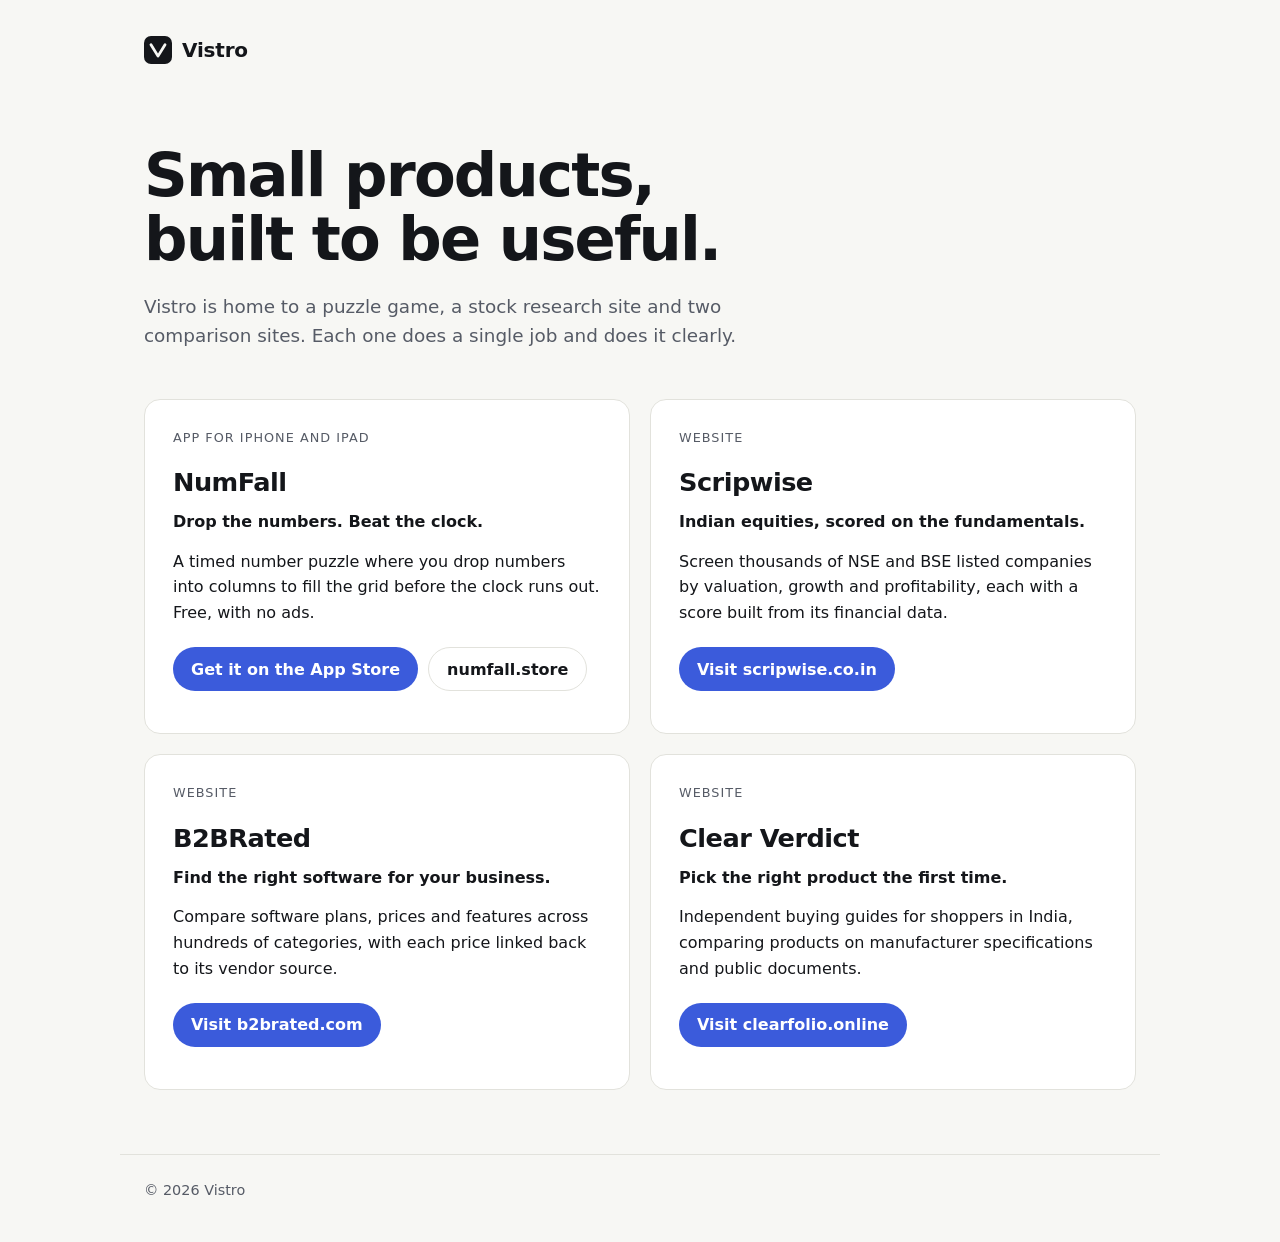
==== index.html @ dcc77aab "Add vistro.dev landing page Static single-page site listing NumFall, Scripwise, B2BRated and Clear V" ====
<!doctype html>
<html lang="en">
<head>
  <meta charset="utf-8">
  <meta name="viewport" content="width=device-width, initial-scale=1">
  <title>Vistro | Apps and sites built to be useful</title>
  <meta name="description" content="Vistro is home to NumFall, a timed number puzzle for iPhone and iPad, plus Scripwise, B2BRated and Clear Verdict: focused sites for stocks, software and shopping.">
  <link rel="canonical" href="https://vistro.dev/">
  <meta name="color-scheme" content="light dark">
  <meta name="theme-color" content="#0f1115" media="(prefers-color-scheme: dark)">
  <meta name="theme-color" content="#f7f7f4" media="(prefers-color-scheme: light)">
  <meta property="og:type" content="website">
  <meta property="og:site_name" content="Vistro">
  <meta property="og:title" content="Vistro | Apps and sites built to be useful">
  <meta property="og:description" content="NumFall, Scripwise, B2BRated and Clear Verdict: small, focused products from Vistro.">
  <meta property="og:url" content="https://vistro.dev/">
  <meta name="twitter:card" content="summary">
  <link rel="icon" href="/favicon.svg" type="image/svg+xml">
  <link rel="stylesheet" href="/styles.css">
  <script type="application/ld+json">
  {
    "@context": "https://schema.org",
    "@type": "WebSite",
    "name": "Vistro",
    "url": "https://vistro.dev/"
  }
  </script>
</head>
<body>
  <a class="skip" href="#products">Skip to products</a>

  <header class="wrap top">
    <a class="brand" href="/" aria-label="Vistro home">
      <svg class="mark" viewBox="0 0 32 32" width="28" height="28" aria-hidden="true" focusable="false">
        <rect width="32" height="32" rx="8" fill="currentColor"/>
        <path d="M8 10l8 13 8-13" fill="none" stroke-width="3.2" stroke-linecap="round" stroke-linejoin="round"/>
      </svg>
      <span>Vistro</span>
    </a>
  </header>

  <main>
    <section class="wrap hero">
      <h1>Small products,<br>built to be useful.</h1>
      <p class="lead">Vistro is home to a puzzle game, a stock research site and two comparison sites. Each one does a single job and does it clearly.</p>
    </section>

    <section id="products" class="wrap" aria-labelledby="products-title">
      <h2 id="products-title" class="sr">Products</h2>
      <ul class="grid">
        <li class="card">
          <p class="kind">App for iPhone and iPad</p>
          <h3>NumFall</h3>
          <p class="tag">Drop the numbers. Beat the clock.</p>
          <p>A timed number puzzle where you drop numbers into columns to fill the grid before the clock runs out. Free, with no ads.</p>
          <p class="links">
            <a class="btn" href="https://apps.apple.com/app/apple-store/id6820579220?pt=129582636&amp;mt=8&amp;ct=vistro" rel="noopener">Get it on the App Store</a>
            <a class="ghost" href="https://numfall.store" rel="noopener">numfall.store</a>
          </p>
        </li>

        <li class="card">
          <p class="kind">Website</p>
          <h3>Scripwise</h3>
          <p class="tag">Indian equities, scored on the fundamentals.</p>
          <p>Screen thousands of NSE and BSE listed companies by valuation, growth and profitability, each with a score built from its financial data.</p>
          <p class="links">
            <a class="btn" href="https://scripwise.co.in" rel="noopener">Visit scripwise.co.in</a>
          </p>
        </li>

        <li class="card">
          <p class="kind">Website</p>
          <h3>B2BRated</h3>
          <p class="tag">Find the right software for your business.</p>
          <p>Compare software plans, prices and features across hundreds of categories, with each price linked back to its vendor source.</p>
          <p class="links">
            <a class="btn" href="https://b2brated.com" rel="noopener">Visit b2brated.com</a>
          </p>
        </li>

        <li class="card">
          <p class="kind">Website</p>
          <h3>Clear Verdict</h3>
          <p class="tag">Pick the right product the first time.</p>
          <p>Independent buying guides for shoppers in India, comparing products on manufacturer specifications and public documents.</p>
          <p class="links">
            <a class="btn" href="https://www.clearfolio.online" rel="noopener">Visit clearfolio.online</a>
          </p>
        </li>
      </ul>
    </section>
  </main>

  <footer class="wrap foot">
    <p>&copy; 2026 Vistro</p>
  </footer>
</body>
</html>
---- styles.css ----
:root {
  --bg: #f7f7f4;
  --fg: #14161a;
  --muted: #565b66;
  --card: #ffffff;
  --line: #e2e2dc;
  --accent: #3b5bdb;
  --accent-fg: #ffffff;
  --radius: 16px;
}

@media (prefers-color-scheme: dark) {
  :root {
    --bg: #0f1115;
    --fg: #f1f2f4;
    --muted: #a3a8b3;
    --card: #171a20;
    --line: #262a33;
    --accent: #7c93ff;
    --accent-fg: #0f1115;
  }
}

* { box-sizing: border-box; }

html { -webkit-text-size-adjust: 100%; }

body {
  margin: 0;
  background: var(--bg);
  color: var(--fg);
  font: 16px/1.6 system-ui, -apple-system, "Segoe UI", Roboto, "Helvetica Neue", Arial, sans-serif;
  -webkit-font-smoothing: antialiased;
}

.wrap {
  width: 100%;
  max-width: 1040px;
  margin: 0 auto;
  padding: 0 24px;
}

.sr {
  position: absolute;
  width: 1px;
  height: 1px;
  overflow: hidden;
  clip: rect(0 0 0 0);
  white-space: nowrap;
}

.skip {
  position: absolute;
  left: 16px;
  top: -64px;
  background: var(--accent);
  color: var(--accent-fg);
  padding: 10px 14px;
  border-radius: 8px;
  z-index: 10;
}
.skip:focus { top: 12px; }

.top { padding-top: 28px; padding-bottom: 8px; }

.brand {
  display: inline-flex;
  align-items: center;
  gap: 10px;
  min-height: 44px;
  color: var(--fg);
  text-decoration: none;
  font-weight: 700;
  font-size: 1.25rem;
  letter-spacing: -0.01em;
}

.mark path { stroke: var(--bg); }

.hero { padding-top: 64px; padding-bottom: 48px; }

h1 {
  margin: 0 0 20px;
  font-size: clamp(2.2rem, 6vw, 3.8rem);
  line-height: 1.05;
  letter-spacing: -0.03em;
}

.lead {
  max-width: 34em;
  margin: 0;
  font-size: 1.15rem;
  color: var(--muted);
}

.grid {
  list-style: none;
  margin: 0;
  padding: 0 0 64px;
  display: grid;
  gap: 20px;
  grid-template-columns: repeat(auto-fit, minmax(min(100%, 320px), 1fr));
}

.card {
  display: flex;
  flex-direction: column;
  background: var(--card);
  border: 1px solid var(--line);
  border-radius: var(--radius);
  padding: 28px;
}

.card p { margin: 0 0 14px; }

.kind {
  font-size: 0.8rem;
  text-transform: uppercase;
  letter-spacing: 0.08em;
  color: var(--muted);
}

h3 {
  margin: 0 0 6px;
  font-size: 1.6rem;
  letter-spacing: -0.02em;
}

.tag { font-weight: 600; }

.links {
  margin-top: auto !important;
  padding-top: 8px;
  display: flex;
  flex-wrap: wrap;
  gap: 10px;
}

.btn, .ghost {
  display: inline-flex;
  align-items: center;
  min-height: 44px;
  padding: 0 18px;
  border-radius: 999px;
  font-weight: 600;
  text-decoration: none;
}

.btn { background: var(--accent); color: var(--accent-fg); }
.ghost { border: 1px solid var(--line); color: var(--fg); }

a:focus-visible {
  outline: 3px solid var(--accent);
  outline-offset: 3px;
}

@media (prefers-reduced-motion: no-preference) {
  .btn, .ghost, .card { transition: transform 0.15s ease, border-color 0.15s ease; }
  .btn:hover, .ghost:hover { transform: translateY(-1px); }
  .card:hover { border-color: var(--accent); }
}

.foot {
  padding-top: 24px;
  padding-bottom: 40px;
  border-top: 1px solid var(--line);
  color: var(--muted);
  font-size: 0.9rem;
}
.foot p { margin: 0; }
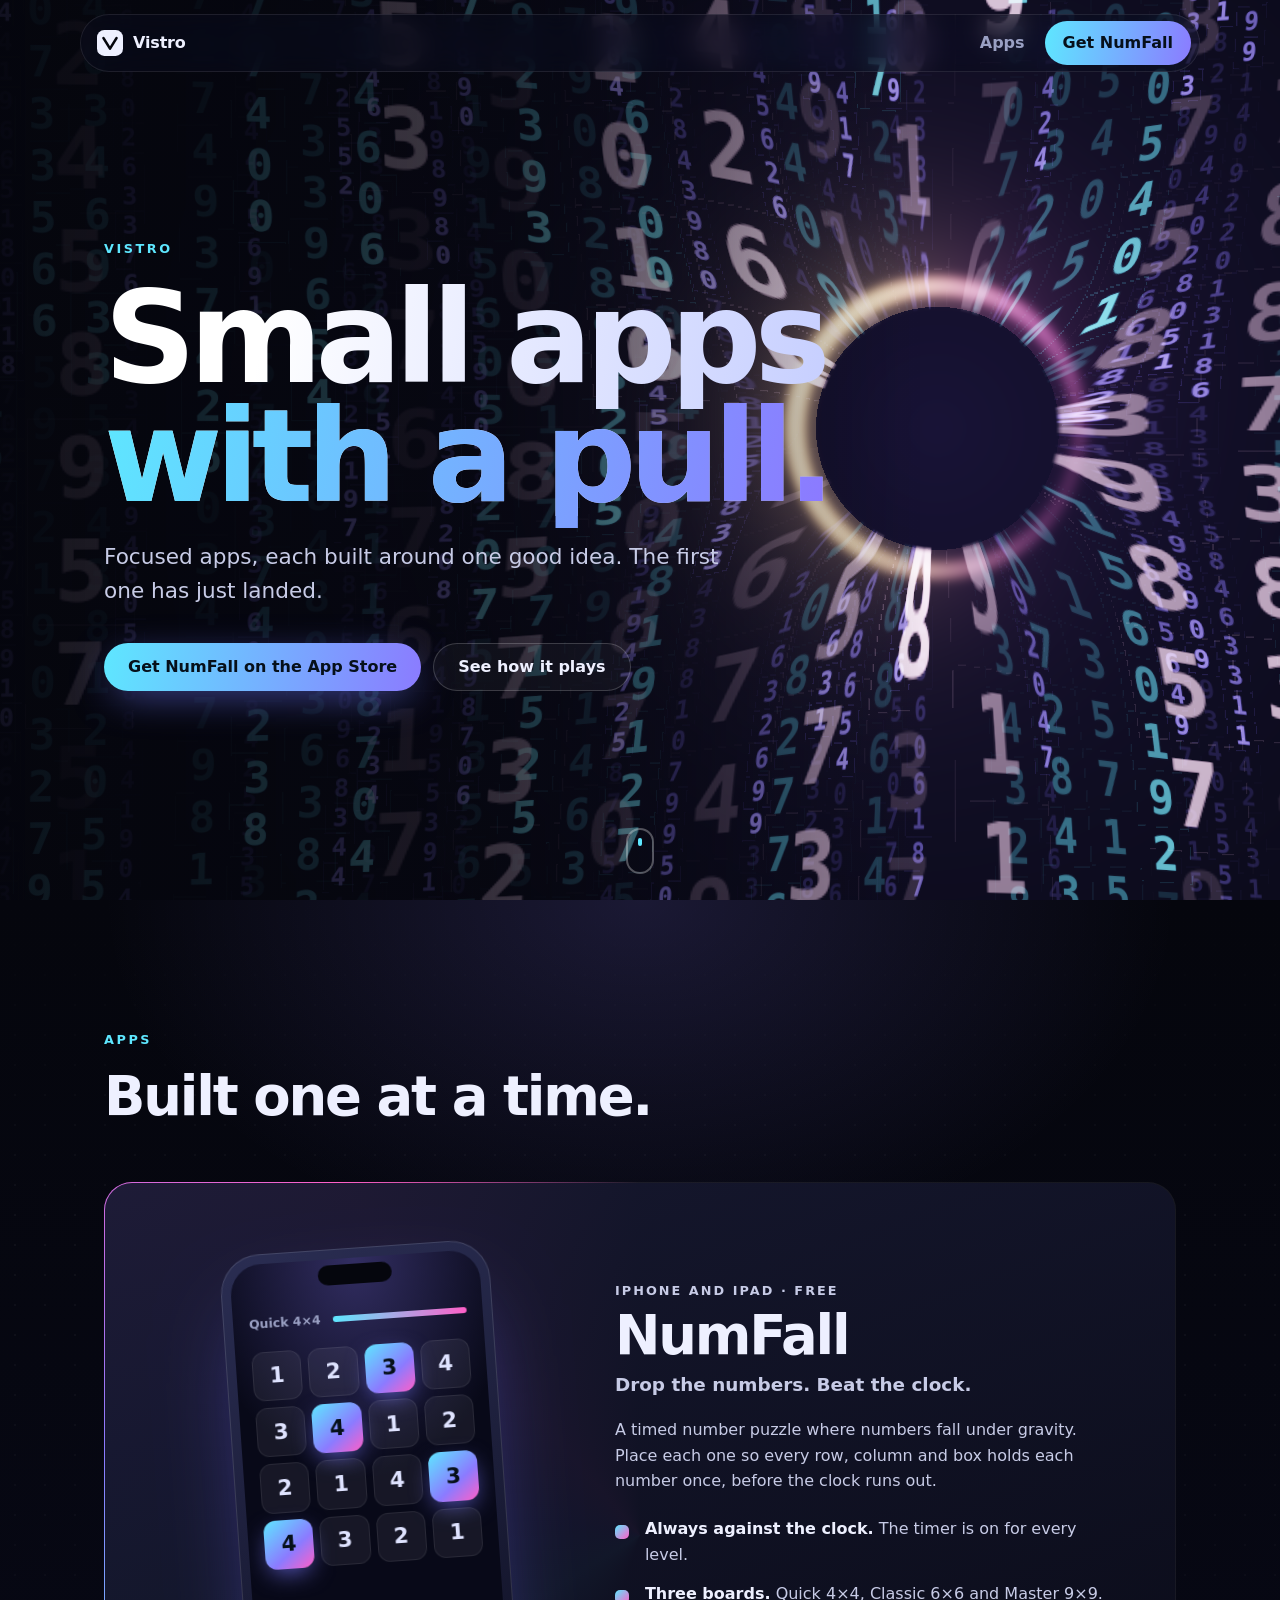
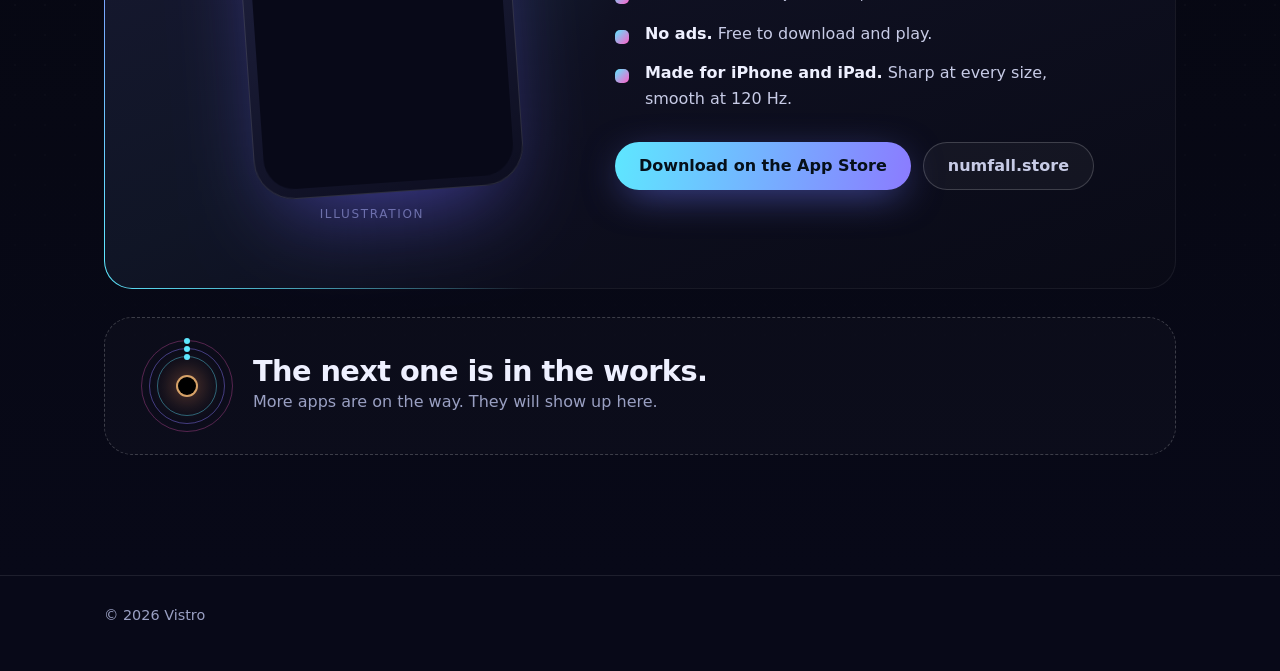
==== commit 70845822: "Redesign: WebGL gravity-lens hero, NumFall feature card, static-only Co-Authored-By: Claude Sonnet 5" ====
--- a/index.html
+++ b/index.html
@@ -2,98 +2,140 @@
 <html lang="en">
 <head>
   <meta charset="utf-8">
-  <meta name="viewport" content="width=device-width, initial-scale=1">
-  <title>Vistro | Apps and sites built to be useful</title>
-  <meta name="description" content="Vistro is home to NumFall, a timed number puzzle for iPhone and iPad, plus Scripwise, B2BRated and Clear Verdict: focused sites for stocks, software and shopping.">
+  <meta name="viewport" content="width=device-width, initial-scale=1, viewport-fit=cover">
+  <title>Vistro | Small apps with a pull</title>
+  <meta name="description" content="Vistro makes focused apps. First up: NumFall, a timed number puzzle for iPhone and iPad. Free, no ads.">
   <link rel="canonical" href="https://vistro.dev/">
-  <meta name="color-scheme" content="light dark">
-  <meta name="theme-color" content="#0f1115" media="(prefers-color-scheme: dark)">
-  <meta name="theme-color" content="#f7f7f4" media="(prefers-color-scheme: light)">
+  <meta name="color-scheme" content="dark">
+  <meta name="theme-color" content="#05060d">
   <meta property="og:type" content="website">
   <meta property="og:site_name" content="Vistro">
-  <meta property="og:title" content="Vistro | Apps and sites built to be useful">
-  <meta property="og:description" content="NumFall, Scripwise, B2BRated and Clear Verdict: small, focused products from Vistro.">
+  <meta property="og:title" content="Vistro | Small apps with a pull">
+  <meta property="og:description" content="Focused apps built around one good idea. First up: NumFall, a timed number puzzle for iPhone and iPad.">
   <meta property="og:url" content="https://vistro.dev/">
-  <meta name="twitter:card" content="summary">
+  <meta property="og:image" content="https://vistro.dev/og.png">
+  <meta property="og:image:width" content="1200">
+  <meta property="og:image:height" content="630">
+  <meta name="twitter:card" content="summary_large_image">
   <link rel="icon" href="/favicon.svg" type="image/svg+xml">
   <link rel="stylesheet" href="/styles.css">
   <script type="application/ld+json">
   {
     "@context": "https://schema.org",
-    "@type": "WebSite",
-    "name": "Vistro",
-    "url": "https://vistro.dev/"
+    "@graph": [
+      {
+        "@type": "WebSite",
+        "name": "Vistro",
+        "url": "https://vistro.dev/"
+      },
+      {
+        "@type": "SoftwareApplication",
+        "name": "NumFall",
+        "applicationCategory": "GameApplication",
+        "operatingSystem": "iOS, iPadOS",
+        "description": "A timed number puzzle for iPhone and iPad. Drop numbers into columns to fill the grid before the clock runs out.",
+        "url": "https://numfall.store",
+        "offers": { "@type": "Offer", "price": "0", "priceCurrency": "USD" }
+      }
+    ]
   }
   </script>
 </head>
 <body>
-  <a class="skip" href="#products">Skip to products</a>
+  <a class="skip" href="#apps">Skip to apps</a>
 
-  <header class="wrap top">
+  <canvas id="gl" aria-hidden="true"></canvas>
+
+  <header class="nav" role="banner">
     <a class="brand" href="/" aria-label="Vistro home">
-      <svg class="mark" viewBox="0 0 32 32" width="28" height="28" aria-hidden="true" focusable="false">
-        <rect width="32" height="32" rx="8" fill="currentColor"/>
+      <svg viewBox="0 0 32 32" width="26" height="26" aria-hidden="true" focusable="false">
+        <rect width="32" height="32" rx="9" fill="currentColor"/>
         <path d="M8 10l8 13 8-13" fill="none" stroke-width="3.2" stroke-linecap="round" stroke-linejoin="round"/>
       </svg>
       <span>Vistro</span>
     </a>
+    <nav aria-label="Primary">
+      <a class="navlink" href="#apps">Apps</a>
+      <a class="pill" href="https://apps.apple.com/app/apple-store/id6820579220?pt=129582636&amp;mt=8&amp;ct=vistro" rel="noopener">Get NumFall</a>
+    </nav>
   </header>
 
   <main>
-    <section class="wrap hero">
-      <h1>Small products,<br>built to be useful.</h1>
-      <p class="lead">Vistro is home to a puzzle game, a stock research site and two comparison sites. Each one does a single job and does it clearly.</p>
+    <section id="hero" class="hero">
+      <div class="wrap">
+        <p class="eyebrow">Vistro</p>
+        <h1>Small apps<br><span class="grad">with a pull.</span></h1>
+        <p class="lead">Focused apps, each built around one good idea. The first one has just landed.</p>
+        <p class="cta">
+          <a class="btn" href="https://apps.apple.com/app/apple-store/id6820579220?pt=129582636&amp;mt=8&amp;ct=vistro" rel="noopener">Get NumFall on the App Store</a>
+          <a class="ghost" href="#apps">See how it plays</a>
+        </p>
+      </div>
+      <a class="cue" href="#apps" aria-label="Scroll to apps"><span></span></a>
     </section>
 
-    <section id="products" class="wrap" aria-labelledby="products-title">
-      <h2 id="products-title" class="sr">Products</h2>
-      <ul class="grid">
-        <li class="card">
-          <p class="kind">App for iPhone and iPad</p>
-          <h3>NumFall</h3>
-          <p class="tag">Drop the numbers. Beat the clock.</p>
-          <p>A timed number puzzle where you drop numbers into columns to fill the grid before the clock runs out. Free, with no ads.</p>
-          <p class="links">
-            <a class="btn" href="https://apps.apple.com/app/apple-store/id6820579220?pt=129582636&amp;mt=8&amp;ct=vistro" rel="noopener">Get it on the App Store</a>
-            <a class="ghost" href="https://numfall.store" rel="noopener">numfall.store</a>
-          </p>
-        </li>
+    <section id="apps" class="apps">
+      <div class="wrap">
+        <p class="eyebrow">Apps</p>
+        <h2>Built one at a time.</h2>
 
-        <li class="card">
-          <p class="kind">Website</p>
-          <h3>Scripwise</h3>
-          <p class="tag">Indian equities, scored on the fundamentals.</p>
-          <p>Screen thousands of NSE and BSE listed companies by valuation, growth and profitability, each with a score built from its financial data.</p>
-          <p class="links">
-            <a class="btn" href="https://scripwise.co.in" rel="noopener">Visit scripwise.co.in</a>
-          </p>
-        </li>
+        <!--
+          To add an app: copy the <article class="feature"> block below,
+          change the text and links, and push. No build step, no database.
+        -->
+        <article class="feature" id="numfall">
+          <div class="feature-in">
+            <div class="stage">
+              <div class="phone" role="img" aria-label="Illustration of the NumFall board: numbers drop into the grid while a timer runs down.">
+                <div class="notch"></div>
+                <div class="screen">
+                  <div class="hud"><span>Quick 4&times;4</span><span class="time"><i></i></span></div>
+                  <div class="board">
+                    <span class="c">1</span><span class="c">2</span><span class="c slot s1"><span class="tile">3</span></span><span class="c">4</span>
+                    <span class="c">3</span><span class="c slot s2"><span class="tile">4</span></span><span class="c">1</span><span class="c">2</span>
+                    <span class="c">2</span><span class="c">1</span><span class="c">4</span><span class="c slot s3"><span class="tile">3</span></span>
+                    <span class="c slot s4"><span class="tile">4</span></span><span class="c">3</span><span class="c">2</span><span class="c">1</span>
+                  </div>
+                </div>
+              </div>
+              <p class="note">Illustration</p>
+            </div>
 
-        <li class="card">
-          <p class="kind">Website</p>
-          <h3>B2BRated</h3>
-          <p class="tag">Find the right software for your business.</p>
-          <p>Compare software plans, prices and features across hundreds of categories, with each price linked back to its vendor source.</p>
-          <p class="links">
-            <a class="btn" href="https://b2brated.com" rel="noopener">Visit b2brated.com</a>
-          </p>
-        </li>
+            <div class="copy">
+              <p class="kind">iPhone and iPad &middot; Free</p>
+              <h3>NumFall</h3>
+              <p class="tag">Drop the numbers. Beat the clock.</p>
+              <p>A timed number puzzle where numbers fall under gravity. Place each one so every row, column and box holds each number once, before the clock runs out.</p>
+              <ul class="feats">
+                <li><b>Always against the clock.</b> The timer is on for every level.</li>
+                <li><b>Three boards.</b> Quick 4&times;4, Classic 6&times;6 and Master 9&times;9.</li>
+                <li><b>No ads.</b> Free to download and play.</li>
+                <li><b>Made for iPhone and iPad.</b> Sharp at every size, smooth at 120 Hz.</li>
+              </ul>
+              <p class="links">
+                <a class="btn" href="https://apps.apple.com/app/apple-store/id6820579220?pt=129582636&amp;mt=8&amp;ct=vistro" rel="noopener">Download on the App Store</a>
+                <a class="ghost" href="https://numfall.store" rel="noopener">numfall.store</a>
+              </p>
+            </div>
+          </div>
+        </article>
 
-        <li class="card">
-          <p class="kind">Website</p>
-          <h3>Clear Verdict</h3>
-          <p class="tag">Pick the right product the first time.</p>
-          <p>Independent buying guides for shoppers in India, comparing products on manufacturer specifications and public documents.</p>
-          <p class="links">
-            <a class="btn" href="https://www.clearfolio.online" rel="noopener">Visit clearfolio.online</a>
-          </p>
-        </li>
-      </ul>
+        <article class="soon" aria-label="Next app">
+          <div class="orbit" aria-hidden="true"><i></i><i></i><i></i></div>
+          <div>
+            <h3>The next one is in the works.</h3>
+            <p>More apps are on the way. They will show up here.</p>
+          </div>
+        </article>
+      </div>
     </section>
   </main>
 
-  <footer class="wrap foot">
-    <p>&copy; 2026 Vistro</p>
+  <footer class="foot">
+    <div class="wrap"><p>&copy; 2026 Vistro</p></div>
   </footer>
+
+  <script src="/gravity.js" defer></script>
+  <script src="/main.js" defer></script>
 </body>
 </html>
--- a/styles.css
+++ b/styles.css
@@ -1,170 +1,260 @@
 :root {
-  --bg: #f7f7f4;
-  --fg: #14161a;
-  --muted: #565b66;
-  --card: #ffffff;
-  --line: #e2e2dc;
-  --accent: #3b5bdb;
-  --accent-fg: #ffffff;
-  --radius: 16px;
-}
-
-@media (prefers-color-scheme: dark) {
-  :root {
-    --bg: #0f1115;
-    --fg: #f1f2f4;
-    --muted: #a3a8b3;
-    --card: #171a20;
-    --line: #262a33;
-    --accent: #7c93ff;
-    --accent-fg: #0f1115;
-  }
+  --bg: #05060d;
+  --bg2: #080918;
+  --fg: #eef0ff;
+  --muted: #9aa0c3;
+  --line: rgba(255, 255, 255, 0.09);
+  --cyan: #5ee7ff;
+  --violet: #8b7bff;
+  --magenta: #ff5fc8;
+  --amber: #ffc27a;
+  --radius: 28px;
+  color-scheme: dark;
+}
+
+@property --a {
+  syntax: "<angle>";
+  inherits: false;
+  initial-value: 0deg;
 }
 
 * { box-sizing: border-box; }
-
-html { -webkit-text-size-adjust: 100%; }
+html { -webkit-text-size-adjust: 100%; scroll-behavior: smooth; }
 
 body {
   margin: 0;
   background: var(--bg);
   color: var(--fg);
-  font: 16px/1.6 system-ui, -apple-system, "Segoe UI", Roboto, "Helvetica Neue", Arial, sans-serif;
+  font: 16px/1.6 ui-sans-serif, system-ui, -apple-system, "Segoe UI", Roboto, "Helvetica Neue", Arial, sans-serif;
   -webkit-font-smoothing: antialiased;
-}
-
-.wrap {
-  width: 100%;
-  max-width: 1040px;
-  margin: 0 auto;
-  padding: 0 24px;
-}
-
-.sr {
-  position: absolute;
-  width: 1px;
-  height: 1px;
+  overflow-x: hidden;
+}
+
+a { color: inherit; }
+a:focus-visible { outline: 3px solid var(--cyan); outline-offset: 3px; border-radius: 10px; }
+
+.wrap { width: 100%; max-width: 1120px; margin: 0 auto; padding: 0 24px; }
+
+.skip {
+  position: fixed; left: 16px; top: -64px; z-index: 50;
+  background: var(--cyan); color: #04101a; padding: 10px 14px; border-radius: 10px; font-weight: 600;
+}
+.skip:focus { top: 12px; }
+
+/* GPU background. Fixed behind the hero, fades out on scroll. */
+#gl {
+  position: fixed; inset: 0; width: 100%; height: 100%;
+  z-index: 0; display: block; pointer-events: none;
+  background:
+    radial-gradient(70% 60% at 75% 50%, rgba(110, 90, 255, 0.22), transparent 70%),
+    linear-gradient(180deg, #05060d, #0a0820);
+}
+
+/* Navigation */
+.nav {
+  position: fixed; z-index: 20; top: 14px; left: 50%; transform: translateX(-50%);
+  width: min(calc(100% - 24px), 1120px);
+  display: flex; align-items: center; justify-content: space-between;
+  padding: 6px 8px 6px 16px;
+  background: rgba(10, 12, 26, 0.55);
+  border: 1px solid var(--line); border-radius: 999px;
+  -webkit-backdrop-filter: blur(14px) saturate(140%); backdrop-filter: blur(14px) saturate(140%);
+}
+.brand { display: inline-flex; align-items: center; gap: 10px; min-height: 44px; text-decoration: none; font-weight: 750; letter-spacing: -0.01em; color: var(--fg); }
+.brand svg path { stroke: var(--bg); }
+.nav nav { display: flex; align-items: center; gap: 6px; }
+.navlink { min-height: 44px; display: inline-flex; align-items: center; padding: 0 14px; text-decoration: none; color: var(--muted); font-weight: 600; }
+.navlink:hover { color: var(--fg); }
+.pill {
+  min-height: 44px; display: inline-flex; align-items: center; padding: 0 18px; border-radius: 999px;
+  text-decoration: none; font-weight: 700; color: #06101a;
+  background: linear-gradient(100deg, var(--cyan), var(--violet));
+}
+
+/* Hero */
+.hero {
+  position: relative; z-index: 1; min-height: 100vh; min-height: 100svh;
+  display: flex; align-items: center; padding: 120px 0 90px;
+}
+.hero::before {
+  content: ""; position: absolute; inset: 0; pointer-events: none;
+  background: linear-gradient(90deg, rgba(5, 6, 13, 0.9) 0%, rgba(5, 6, 13, 0.7) 40%, rgba(5, 6, 13, 0) 72%);
+}
+.hero .wrap { position: relative; }
+@media (max-width: 760px) {
+  .hero::before { background: linear-gradient(180deg, rgba(5, 6, 13, 0.55) 0%, rgba(5, 6, 13, 0.82) 45%, rgba(5, 6, 13, 0.2) 100%); }
+}
+
+.eyebrow {
+  margin: 0 0 18px; font-size: 0.8rem; font-weight: 700; letter-spacing: 0.2em; text-transform: uppercase; color: var(--cyan);
+}
+
+h1 {
+  margin: 0 0 24px; font-size: clamp(3.1rem, 10vw, 8rem); line-height: 0.93; letter-spacing: -0.055em; font-weight: 800;
+  background: linear-gradient(100deg, #ffffff 15%, #c3ccff 70%);
+  -webkit-background-clip: text; background-clip: text; color: transparent;
+}
+.grad {
+  background: linear-gradient(100deg, var(--cyan), var(--violet), var(--magenta), var(--cyan));
+  background-size: 300% 100%;
+  -webkit-background-clip: text; background-clip: text; color: transparent;
+  animation: flow 14s linear infinite;
+}
+@keyframes flow { to { background-position: 300% 0; } }
+
+.lead { max-width: 30em; margin: 0 0 34px; font-size: clamp(1.05rem, 2.2vw, 1.35rem); color: #c7cbe6; }
+
+.cta, .links { margin: 0; display: flex; flex-wrap: wrap; gap: 12px; }
+
+.btn, .ghost {
+  display: inline-flex; align-items: center; min-height: 48px; padding: 0 24px; border-radius: 999px;
+  font-weight: 700; text-decoration: none;
+}
+.btn {
+  color: #06101a; background: linear-gradient(100deg, var(--cyan), var(--violet));
+  box-shadow: 0 10px 40px -10px rgba(110, 120, 255, 0.7);
+}
+.ghost { border: 1px solid rgba(255, 255, 255, 0.18); background: rgba(255, 255, 255, 0.04); }
+.btn, .ghost { transition: transform 0.18s ease, box-shadow 0.18s ease, background 0.18s ease; }
+.btn:hover { transform: translateY(-2px); box-shadow: 0 16px 46px -8px rgba(110, 120, 255, 0.9); }
+.ghost:hover { background: rgba(255, 255, 255, 0.09); }
+
+.cue {
+  position: absolute; left: 50%; bottom: 26px; width: 28px; height: 46px; margin-left: -14px;
+  border: 2px solid rgba(255, 255, 255, 0.3); border-radius: 16px; display: block;
+}
+.cue span {
+  position: absolute; left: 50%; top: 8px; width: 4px; height: 8px; margin-left: -2px; border-radius: 4px;
+  background: var(--cyan); animation: cue 2s ease-in-out infinite;
+}
+@keyframes cue { 0% { opacity: 0; transform: translateY(0); } 30% { opacity: 1; } 100% { opacity: 0; transform: translateY(16px); } }
+
+/* Apps */
+.apps {
+  position: relative; z-index: 1; padding: 130px 0 120px;
+  background:
+    radial-gradient(60% 40% at 50% 0%, rgba(139, 123, 255, 0.16), transparent 70%),
+    linear-gradient(180deg, var(--bg) 0%, var(--bg2) 100%);
+}
+.apps::before {
+  content: ""; position: absolute; inset: 0; pointer-events: none; opacity: 0.5;
+  background-image: radial-gradient(rgba(255, 255, 255, 0.08) 1px, transparent 1px);
+  background-size: 30px 30px;
+  -webkit-mask-image: linear-gradient(180deg, transparent, #000 25%, transparent 90%);
+  mask-image: linear-gradient(180deg, transparent, #000 25%, transparent 90%);
+}
+.apps .wrap { position: relative; }
+h2 { margin: 0 0 56px; font-size: clamp(2rem, 5vw, 3.4rem); line-height: 1.05; letter-spacing: -0.04em; }
+
+.feature {
+  position: relative; padding: 1px; border-radius: var(--radius);
+  background: conic-gradient(from var(--a), rgba(255, 255, 255, 0.07) 0 55%, var(--cyan), var(--violet), var(--magenta), rgba(255, 255, 255, 0.07));
+  animation: spin 9s linear infinite;
+}
+@keyframes spin { to { --a: 360deg; } }
+
+.feature-in {
+  position: relative; display: grid; gap: 40px; align-items: center;
+  padding: clamp(24px, 5vw, 64px); border-radius: calc(var(--radius) - 1px);
+  background: linear-gradient(160deg, rgba(22, 24, 48, 0.96), rgba(9, 10, 22, 0.98));
+  grid-template-columns: 1fr;
+}
+@media (min-width: 860px) { .feature-in { grid-template-columns: minmax(260px, 0.9fr) 1.1fr; } }
+
+.kind { margin: 0 0 8px; font-size: 0.8rem; letter-spacing: 0.16em; text-transform: uppercase; color: var(--muted); font-weight: 700; }
+h3 { margin: 0 0 6px; font-size: clamp(2.2rem, 5vw, 3.4rem); line-height: 1; letter-spacing: -0.04em; }
+.tag { margin: 0 0 18px; font-weight: 700; font-size: 1.15rem; color: var(--cyan); }
+.copy p { color: #c7cbe6; }
+.feats { list-style: none; margin: 22px 0 30px; padding: 0; display: grid; gap: 14px; }
+.feats li { position: relative; padding-left: 30px; color: #c7cbe6; }
+.feats li::before {
+  content: ""; position: absolute; left: 0; top: 0.55em; width: 14px; height: 14px; border-radius: 5px;
+  background: linear-gradient(135deg, var(--cyan), var(--magenta));
+}
+.feats b { color: var(--fg); }
+
+/* Phone illustration, pure CSS */
+.stage { display: grid; justify-items: center; gap: 12px; perspective: 900px; }
+.phone {
+  position: relative; width: min(100%, 270px); aspect-ratio: 9 / 18.2; border-radius: 40px; padding: 10px;
+  background: linear-gradient(160deg, #2a2d52, #0d0e20);
+  box-shadow: 0 40px 90px -30px rgba(110, 100, 255, 0.55), inset 0 0 0 1px rgba(255, 255, 255, 0.12);
+  transform: rotate(-4deg) rotateX(var(--rx, 0deg)) rotateY(var(--ry, 0deg));
+  transition: transform 0.25s ease-out;
+}
+.notch { position: absolute; top: 16px; left: 50%; width: 74px; height: 20px; margin-left: -37px; border-radius: 12px; background: #05060d; z-index: 2; }
+.screen {
   overflow: hidden;
-  clip: rect(0 0 0 0);
-  white-space: nowrap;
-}
-
-.skip {
-  position: absolute;
-  left: 16px;
-  top: -64px;
-  background: var(--accent);
-  color: var(--accent-fg);
-  padding: 10px 14px;
-  border-radius: 8px;
-  z-index: 10;
-}
-.skip:focus { top: 12px; }
-
-.top { padding-top: 28px; padding-bottom: 8px; }
-
-.brand {
-  display: inline-flex;
-  align-items: center;
-  gap: 10px;
-  min-height: 44px;
-  color: var(--fg);
-  text-decoration: none;
-  font-weight: 700;
-  font-size: 1.25rem;
-  letter-spacing: -0.01em;
-}
-
-.mark path { stroke: var(--bg); }
-
-.hero { padding-top: 64px; padding-bottom: 48px; }
-
-h1 {
-  margin: 0 0 20px;
-  font-size: clamp(2.2rem, 6vw, 3.8rem);
-  line-height: 1.05;
-  letter-spacing: -0.03em;
-}
-
-.lead {
-  max-width: 34em;
-  margin: 0;
-  font-size: 1.15rem;
-  color: var(--muted);
-}
-
-.grid {
-  list-style: none;
-  margin: 0;
-  padding: 0 0 64px;
-  display: grid;
-  gap: 20px;
-  grid-template-columns: repeat(auto-fit, minmax(min(100%, 320px), 1fr));
-}
-
-.card {
-  display: flex;
-  flex-direction: column;
-  background: var(--card);
-  border: 1px solid var(--line);
-  border-radius: var(--radius);
-  padding: 28px;
-}
-
-.card p { margin: 0 0 14px; }
-
-.kind {
-  font-size: 0.8rem;
-  text-transform: uppercase;
-  letter-spacing: 0.08em;
-  color: var(--muted);
-}
-
-h3 {
-  margin: 0 0 6px;
-  font-size: 1.6rem;
-  letter-spacing: -0.02em;
-}
-
-.tag { font-weight: 600; }
-
-.links {
-  margin-top: auto !important;
-  padding-top: 8px;
-  display: flex;
-  flex-wrap: wrap;
-  gap: 10px;
-}
-
-.btn, .ghost {
-  display: inline-flex;
-  align-items: center;
-  min-height: 44px;
-  padding: 0 18px;
-  border-radius: 999px;
-  font-weight: 600;
-  text-decoration: none;
-}
-
-.btn { background: var(--accent); color: var(--accent-fg); }
-.ghost { border: 1px solid var(--line); color: var(--fg); }
-
-a:focus-visible {
-  outline: 3px solid var(--accent);
-  outline-offset: 3px;
-}
-
-@media (prefers-reduced-motion: no-preference) {
-  .btn, .ghost, .card { transition: transform 0.15s ease, border-color 0.15s ease; }
-  .btn:hover, .ghost:hover { transform: translateY(-1px); }
-  .card:hover { border-color: var(--accent); }
-}
-
-.foot {
-  padding-top: 24px;
-  padding-bottom: 40px;
-  border-top: 1px solid var(--line);
-  color: var(--muted);
-  font-size: 0.9rem;
-}
+  height: 100%; border-radius: 31px; padding: 50px 16px 24px; display: flex; flex-direction: column; gap: 18px;
+  background: radial-gradient(90% 60% at 50% 0%, rgba(139, 123, 255, 0.32), transparent 70%), #080918;
+}
+.hud { display: flex; align-items: center; justify-content: space-between; gap: 12px; font-size: 0.78rem; font-weight: 700; color: var(--muted); }
+.time { flex: 1; height: 6px; border-radius: 6px; background: rgba(255, 255, 255, 0.1); overflow: hidden; }
+.time i { display: block; height: 100%; transform-origin: left; background: linear-gradient(90deg, var(--cyan), var(--magenta)); animation: tick 8s linear infinite; }
+@keyframes tick { from { transform: scaleX(1); } to { transform: scaleX(0.02); } }
+
+.board { display: grid; grid-template-columns: repeat(4, 1fr); gap: 7px; flex: 1; align-content: start; }
+.c {
+  position: relative; aspect-ratio: 1; display: grid; place-items: center; border-radius: 12px;
+  font-weight: 800; font-size: 1.35rem; color: #dfe3ff;
+  background: rgba(255, 255, 255, 0.06); box-shadow: inset 0 0 0 1px rgba(255, 255, 255, 0.08);
+}
+.slot { background: rgba(255, 255, 255, 0.02); box-shadow: none; border: 1px dashed rgba(255, 255, 255, 0.18); }
+.tile {
+  position: absolute; inset: -1px; display: grid; place-items: center; border-radius: 12px; color: #06101a;
+  background: linear-gradient(140deg, var(--cyan), var(--violet) 60%, var(--magenta));
+  box-shadow: 0 8px 24px -6px rgba(120, 120, 255, 0.8);
+  animation: land 8s ease-in infinite;
+}
+.s1 .tile { animation-delay: 0s; }
+.s2 .tile { animation-delay: 1.3s; }
+.s3 .tile { animation-delay: 2.6s; }
+.s4 .tile { animation-delay: 3.9s; }
+@keyframes land {
+  0%   { transform: translateY(-520%); opacity: 0; }
+  4%   { opacity: 1; }
+  16%  { transform: translateY(0); }
+  19%  { transform: translateY(-7%); }
+  22%  { transform: translateY(0); }
+  90%  { transform: translateY(0); opacity: 1; }
+  97%, 100% { transform: translateY(0); opacity: 0; }
+}
+.note { margin: 0; font-size: 0.75rem; letter-spacing: 0.14em; text-transform: uppercase; color: #6d7396; }
+
+/* Coming soon */
+.soon {
+  margin-top: 28px; display: flex; align-items: center; gap: 28px; padding: 30px clamp(22px, 4vw, 44px);
+  border: 1px dashed rgba(255, 255, 255, 0.2); border-radius: var(--radius); background: rgba(255, 255, 255, 0.02);
+}
+.soon h3 { font-size: clamp(1.3rem, 3vw, 1.8rem); letter-spacing: -0.02em; margin: 0 0 4px; }
+.soon p { margin: 0; color: var(--muted); }
+.orbit { position: relative; flex: none; width: 76px; height: 76px; }
+.orbit::before { content: ""; position: absolute; inset: 29px; border-radius: 50%; background: #000; box-shadow: 0 0 0 2px rgba(255, 194, 122, 0.8), 0 0 24px 4px rgba(255, 150, 90, 0.5); }
+.orbit i { position: absolute; inset: 0; border-radius: 50%; border: 1px solid rgba(139, 123, 255, 0.45); animation: orb 6s linear infinite; }
+.orbit i:nth-child(2) { inset: 8px; animation-duration: 9s; animation-direction: reverse; border-color: rgba(94, 231, 255, 0.4); }
+.orbit i:nth-child(3) { inset: -8px; animation-duration: 13s; border-color: rgba(255, 95, 200, 0.3); }
+.orbit i::after { content: ""; position: absolute; top: -3px; left: 50%; width: 6px; height: 6px; margin-left: -3px; border-radius: 50%; background: var(--cyan); }
+@keyframes orb { to { transform: rotate(360deg); } }
+
+.foot { position: relative; z-index: 1; padding: 28px 0 44px; border-top: 1px solid var(--line); background: var(--bg2); color: var(--muted); font-size: 0.9rem; }
 .foot p { margin: 0; }
+
+/* Scroll-driven reveals, pure CSS. Browsers without support just show everything. */
+@supports (animation-timeline: view()) {
+  .apps h2, .feature, .soon {
+    animation-name: rise; animation-timing-function: linear; animation-fill-mode: both;
+    animation-timeline: view(); animation-range: entry 0% entry 45%;
+  }
+  .feature { animation: rise linear both, spin 9s linear infinite; animation-timeline: view(), auto; animation-range: entry 0% entry 45%, normal; }
+  @keyframes rise { from { opacity: 0; transform: translateY(40px); } to { opacity: 1; transform: none; } }
+}
+
+/* Off-screen blocks stop animating. */
+.off, .off * { animation-play-state: paused !important; }
+
+/* Calm mode: no motion, tiles shown landed. */
+@media (prefers-reduced-motion: reduce) {
+  html { scroll-behavior: auto; }
+  *, *::before, *::after { animation: none !important; transition: none !important; }
+  .phone { transform: none; }
+}
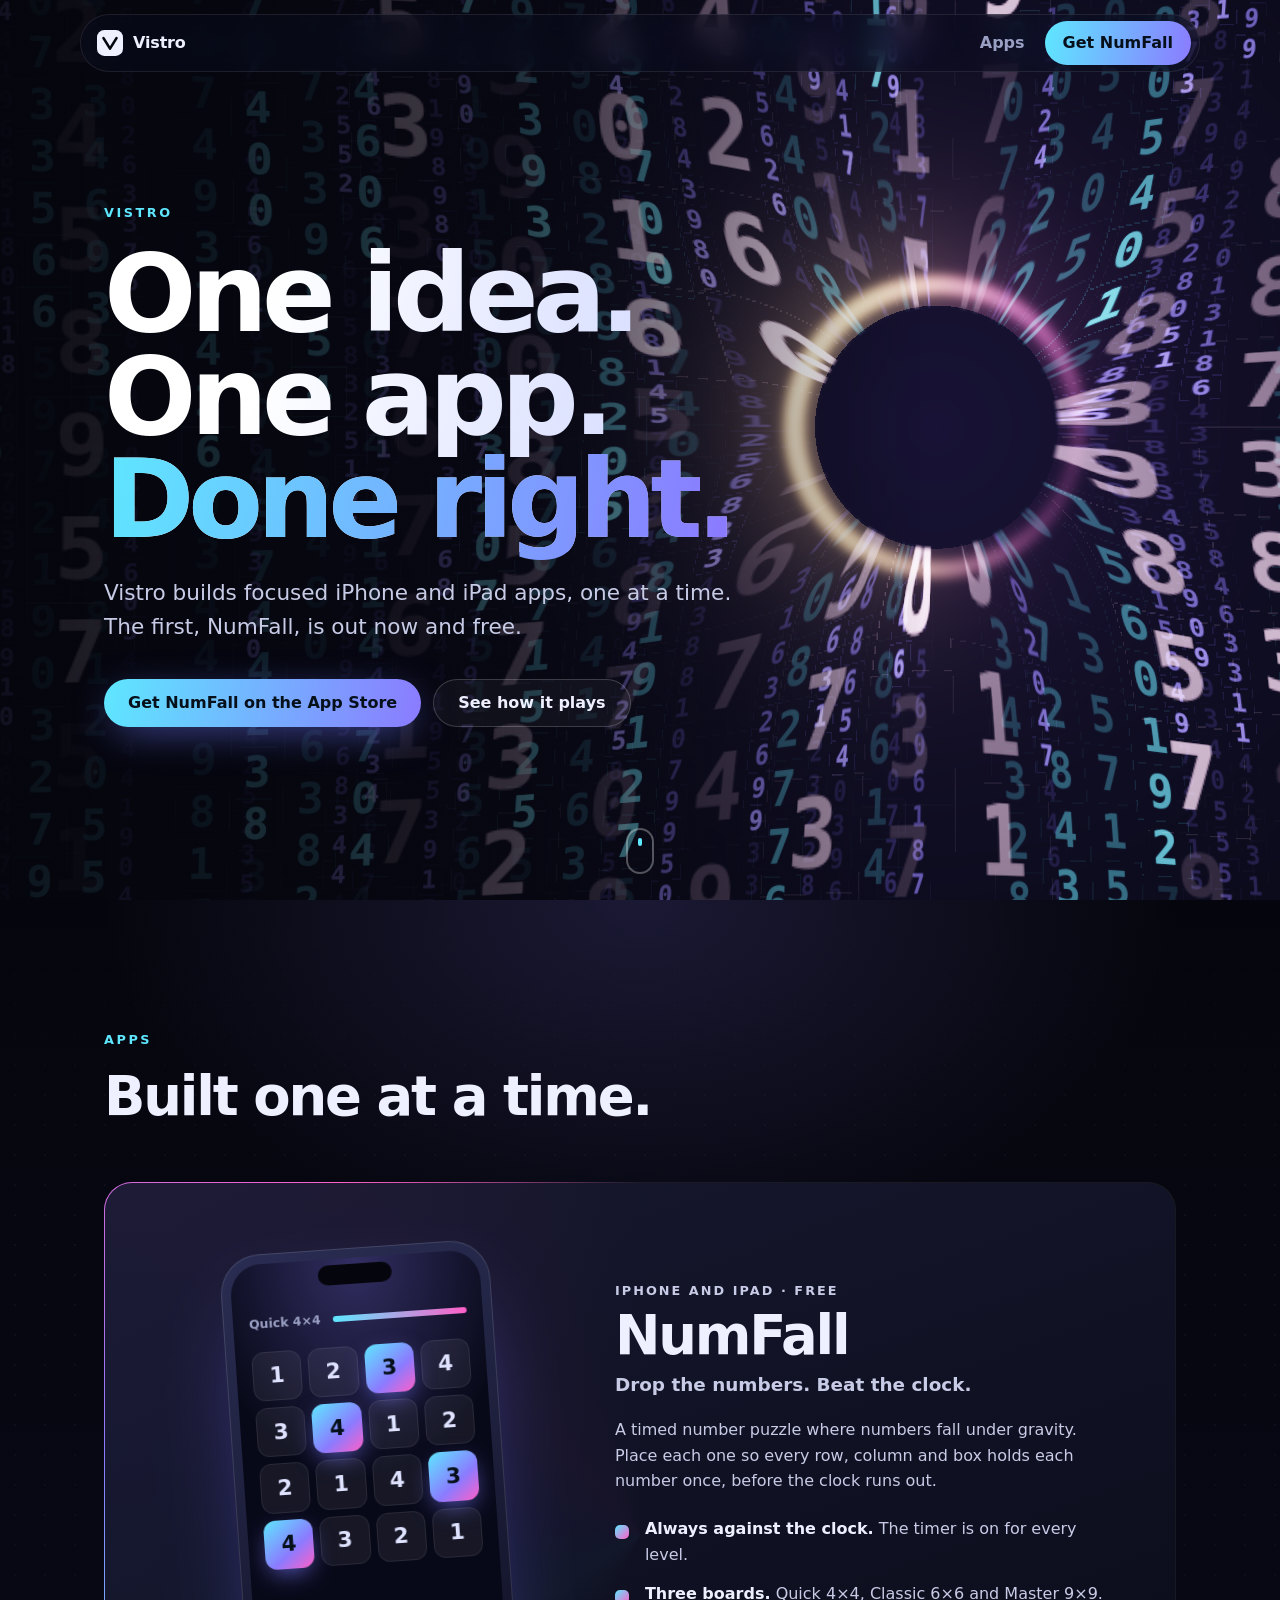
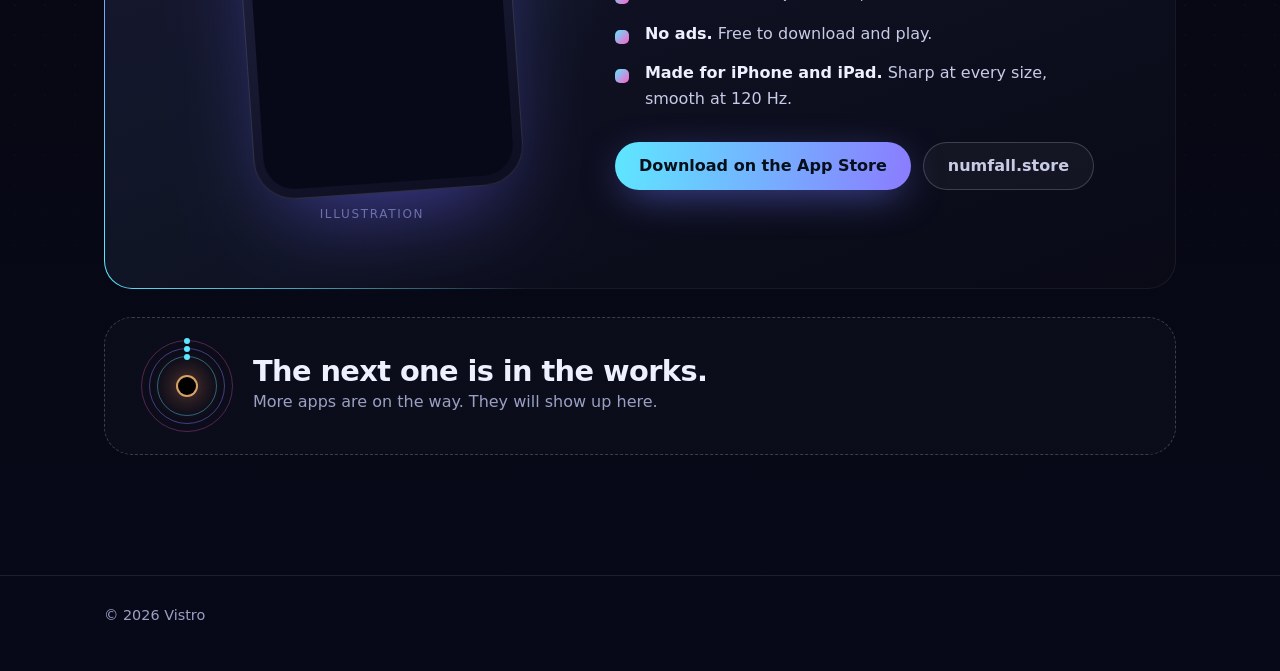
==== commit 96aa34f6: "New headline, favicon set, llms.txt, manifest and SEO metadata Co-Authored-By: Claude Sonnet 5.5 <no" ====
--- a/index.html
+++ b/index.html
@@ -3,20 +3,32 @@
 <head>
   <meta charset="utf-8">
   <meta name="viewport" content="width=device-width, initial-scale=1, viewport-fit=cover">
-  <title>Vistro | Small apps with a pull</title>
-  <meta name="description" content="Vistro makes focused apps. First up: NumFall, a timed number puzzle for iPhone and iPad. Free, no ads.">
+  <title>Vistro | Focused iPhone and iPad apps, done right</title>
+  <meta name="description" content="Vistro builds focused iPhone and iPad apps, each around one idea. Start with NumFall, a free timed number puzzle with no ads.">
   <link rel="canonical" href="https://vistro.dev/">
   <meta name="color-scheme" content="dark">
   <meta name="theme-color" content="#05060d">
   <meta property="og:type" content="website">
   <meta property="og:site_name" content="Vistro">
-  <meta property="og:title" content="Vistro | Small apps with a pull">
-  <meta property="og:description" content="Focused apps built around one good idea. First up: NumFall, a timed number puzzle for iPhone and iPad.">
+  <meta property="og:title" content="Vistro | One idea. One app. Done right.">
+  <meta property="og:description" content="Focused iPhone and iPad apps, each built around one idea. Start with NumFall, a free timed number puzzle.">
   <meta property="og:url" content="https://vistro.dev/">
   <meta property="og:image" content="https://vistro.dev/og.png">
   <meta property="og:image:width" content="1200">
   <meta property="og:image:height" content="630">
+  <meta property="og:image:alt" content="Vistro: One idea. One app. Done right.">
+  <meta property="og:locale" content="en_US">
   <meta name="twitter:card" content="summary_large_image">
+  <meta name="twitter:title" content="Vistro | One idea. One app. Done right.">
+  <meta name="twitter:description" content="Focused iPhone and iPad apps. Start with NumFall, a free timed number puzzle.">
+  <meta name="twitter:image" content="https://vistro.dev/og.png">
+  <meta name="robots" content="index, follow, max-image-preview:large, max-snippet:-1">
+  <meta name="apple-itunes-app" content="app-id=6820579220">
+  <link rel="alternate" type="text/plain" href="/llms.txt" title="llms.txt">
+  <link rel="manifest" href="/site.webmanifest">
+  <link rel="apple-touch-icon" href="/apple-touch-icon.png">
+  <link rel="icon" href="/favicon.ico" sizes="48x48">
+  <link rel="icon" href="/favicon-32.png" type="image/png" sizes="32x32">
   <link rel="icon" href="/favicon.svg" type="image/svg+xml">
   <link rel="stylesheet" href="/styles.css">
   <script type="application/ld+json">
@@ -24,17 +36,41 @@
     "@context": "https://schema.org",
     "@graph": [
       {
-        "@type": "WebSite",
+        "@type": "Organization",
+        "@id": "https://vistro.dev/#org",
         "name": "Vistro",
-        "url": "https://vistro.dev/"
+        "url": "https://vistro.dev/",
+        "logo": "https://vistro.dev/icon-512.png",
+        "slogan": "One idea. One app. Done right."
       },
       {
-        "@type": "SoftwareApplication",
+        "@type": "WebSite",
+        "@id": "https://vistro.dev/#site",
+        "name": "Vistro",
+        "url": "https://vistro.dev/",
+        "inLanguage": "en",
+        "publisher": { "@id": "https://vistro.dev/#org" }
+      },
+      {
+        "@type": "WebPage",
+        "@id": "https://vistro.dev/#page",
+        "url": "https://vistro.dev/",
+        "name": "Vistro | Focused iPhone and iPad apps, done right",
+        "isPartOf": { "@id": "https://vistro.dev/#site" },
+        "about": { "@id": "https://vistro.dev/#org" },
+        "primaryImageOfPage": "https://vistro.dev/og.png"
+      },
+      {
+        "@type": "MobileApplication",
+        "@id": "https://vistro.dev/#numfall",
         "name": "NumFall",
         "applicationCategory": "GameApplication",
         "operatingSystem": "iOS, iPadOS",
-        "description": "A timed number puzzle for iPhone and iPad. Drop numbers into columns to fill the grid before the clock runs out.",
+        "description": "A timed number puzzle for iPhone and iPad. Place falling numbers so every row, column and box holds each number once, before the clock runs out.",
         "url": "https://numfall.store",
+        "downloadUrl": "https://apps.apple.com/app/apple-store/id6820579220",
+        "image": "https://vistro.dev/og.png",
+        "publisher": { "@id": "https://vistro.dev/#org" },
         "offers": { "@type": "Offer", "price": "0", "priceCurrency": "USD" }
       }
     ]
@@ -64,8 +100,8 @@
     <section id="hero" class="hero">
       <div class="wrap">
         <p class="eyebrow">Vistro</p>
-        <h1>Small apps<br><span class="grad">with a pull.</span></h1>
-        <p class="lead">Focused apps, each built around one good idea. The first one has just landed.</p>
+        <h1>One idea.<br>One app.<br><span class="grad">Done right.</span></h1>
+        <p class="lead">Vistro builds focused iPhone and iPad apps, one at a time. The first, NumFall, is out now and free.</p>
         <p class="cta">
           <a class="btn" href="https://apps.apple.com/app/apple-store/id6820579220?pt=129582636&amp;mt=8&amp;ct=vistro" rel="noopener">Get NumFall on the App Store</a>
           <a class="ghost" href="#apps">See how it plays</a>
--- a/styles.css
+++ b/styles.css
@@ -90,7 +90,7 @@
 }
 
 h1 {
-  margin: 0 0 24px; font-size: clamp(3.1rem, 10vw, 8rem); line-height: 0.93; letter-spacing: -0.055em; font-weight: 800;
+  margin: 0 0 24px; font-size: clamp(3rem, 9.5vw, 6.8rem); line-height: 0.95; letter-spacing: -0.055em; font-weight: 800;
   background: linear-gradient(100deg, #ffffff 15%, #c3ccff 70%);
   -webkit-background-clip: text; background-clip: text; color: transparent;
 }
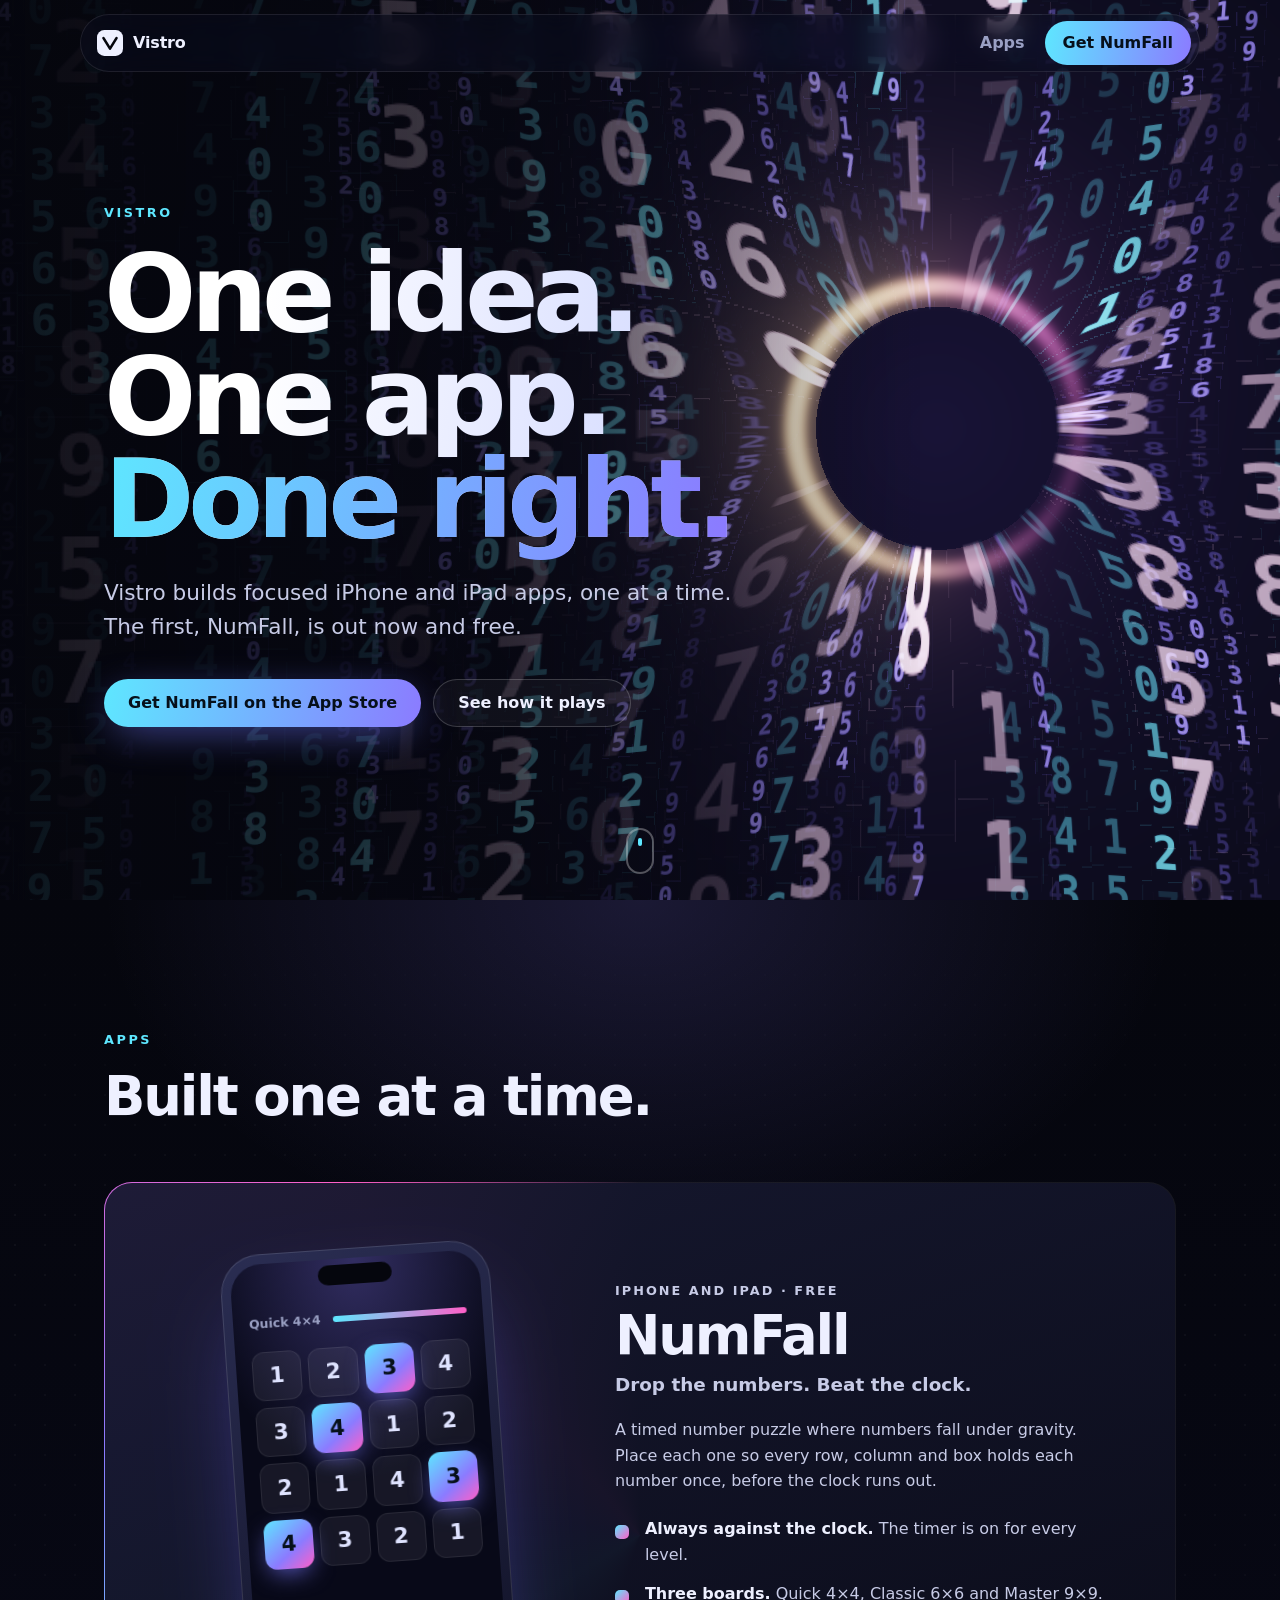
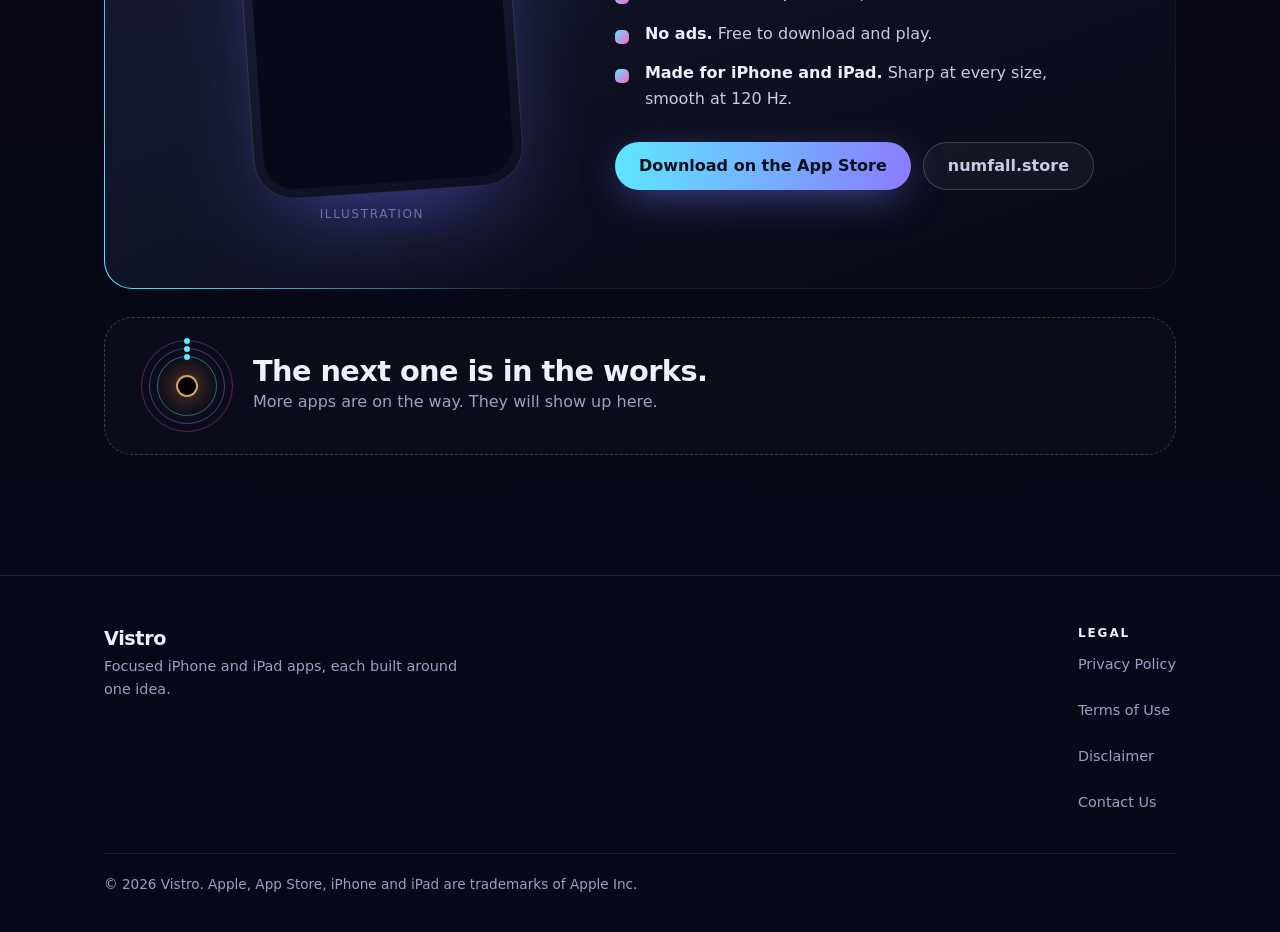
==== commit e82ffbaa: "Add Privacy, Terms, Disclaimer and Contact pages with legal footer Co-Authored-By: Claude Sonnet 5.5" ====
--- a/index.html
+++ b/index.html
@@ -168,7 +168,22 @@
   </main>
 
   <footer class="foot">
-    <div class="wrap"><p>&copy; 2026 Vistro</p></div>
+    <div class="wrap foot-grid">
+      <div>
+        <p class="foot-brand">Vistro</p>
+        <p class="foot-note">Focused iPhone and iPad apps, each built around one idea.</p>
+      </div>
+      <nav aria-label="Legal">
+        <p class="foot-h">Legal</p>
+        <ul>
+          <li><a href="/privacy">Privacy Policy</a></li>
+          <li><a href="/terms">Terms of Use</a></li>
+          <li><a href="/disclaimer">Disclaimer</a></li>
+          <li><a href="/contact">Contact Us</a></li>
+        </ul>
+      </nav>
+    </div>
+    <div class="wrap"><p class="copy-line">&copy; 2026 Vistro. Apple, App Store, iPhone and iPad are trademarks of Apple Inc.</p></div>
   </footer>
 
   <script src="/gravity.js" defer></script>
--- a/styles.css
+++ b/styles.css
@@ -258,3 +258,29 @@
   *, *::before, *::after { animation: none !important; transition: none !important; }
   .phone { transform: none; }
 }
+
+/* Footer */
+.foot { padding: 48px 0 36px; }
+.foot-grid { display: flex; flex-wrap: wrap; gap: 32px; justify-content: space-between; margin-bottom: 28px; }
+.foot-brand { margin: 0 0 6px; font-weight: 800; font-size: 1.2rem; color: var(--fg); letter-spacing: -0.02em; }
+.foot-note { margin: 0; max-width: 26em; color: var(--muted); }
+.foot-h { margin: 0 0 10px; font-size: 0.75rem; letter-spacing: 0.16em; text-transform: uppercase; font-weight: 700; color: var(--fg); }
+.foot ul { list-style: none; margin: 0; padding: 0; display: grid; gap: 2px; }
+.foot li a { display: inline-flex; align-items: center; min-height: 44px; text-decoration: none; color: var(--muted); }
+.foot li a:hover { color: var(--fg); }
+.copy-line { padding-top: 20px; border-top: 1px solid var(--line); font-size: 0.85rem; }
+
+/* Legal pages */
+.subpage { background: linear-gradient(180deg, #05060d, #0a0820 60%, #05060d); min-height: 100vh; display: flex; flex-direction: column; }
+.legal { flex: 1; padding: 130px 0 80px; }
+.narrow { max-width: 760px; }
+h1.plain { font-size: clamp(2.2rem, 6vw, 3.6rem); line-height: 1.05; letter-spacing: -0.045em; margin: 0 0 8px; background: none; color: var(--fg); -webkit-text-fill-color: currentColor; }
+.updated { margin: 0 0 36px; color: var(--muted); font-size: 0.9rem; }
+.legal h2 { margin: 36px 0 8px; font-size: 1.25rem; letter-spacing: -0.02em; }
+.legal p { margin: 0 0 14px; color: #c7cbe6; }
+.legal a { color: var(--cyan); text-underline-offset: 3px; }
+.legal strong { color: var(--fg); }
+.card { margin: 24px 0 32px; padding: 24px 28px; border: 1px solid var(--line); border-radius: 20px; background: rgba(255,255,255,0.03); }
+.card h2 { margin-top: 0; }
+.mail { font-size: 1.4rem; font-weight: 700; word-break: break-all; }
+.muted { color: var(--muted) !important; margin-bottom: 0 !important; }
